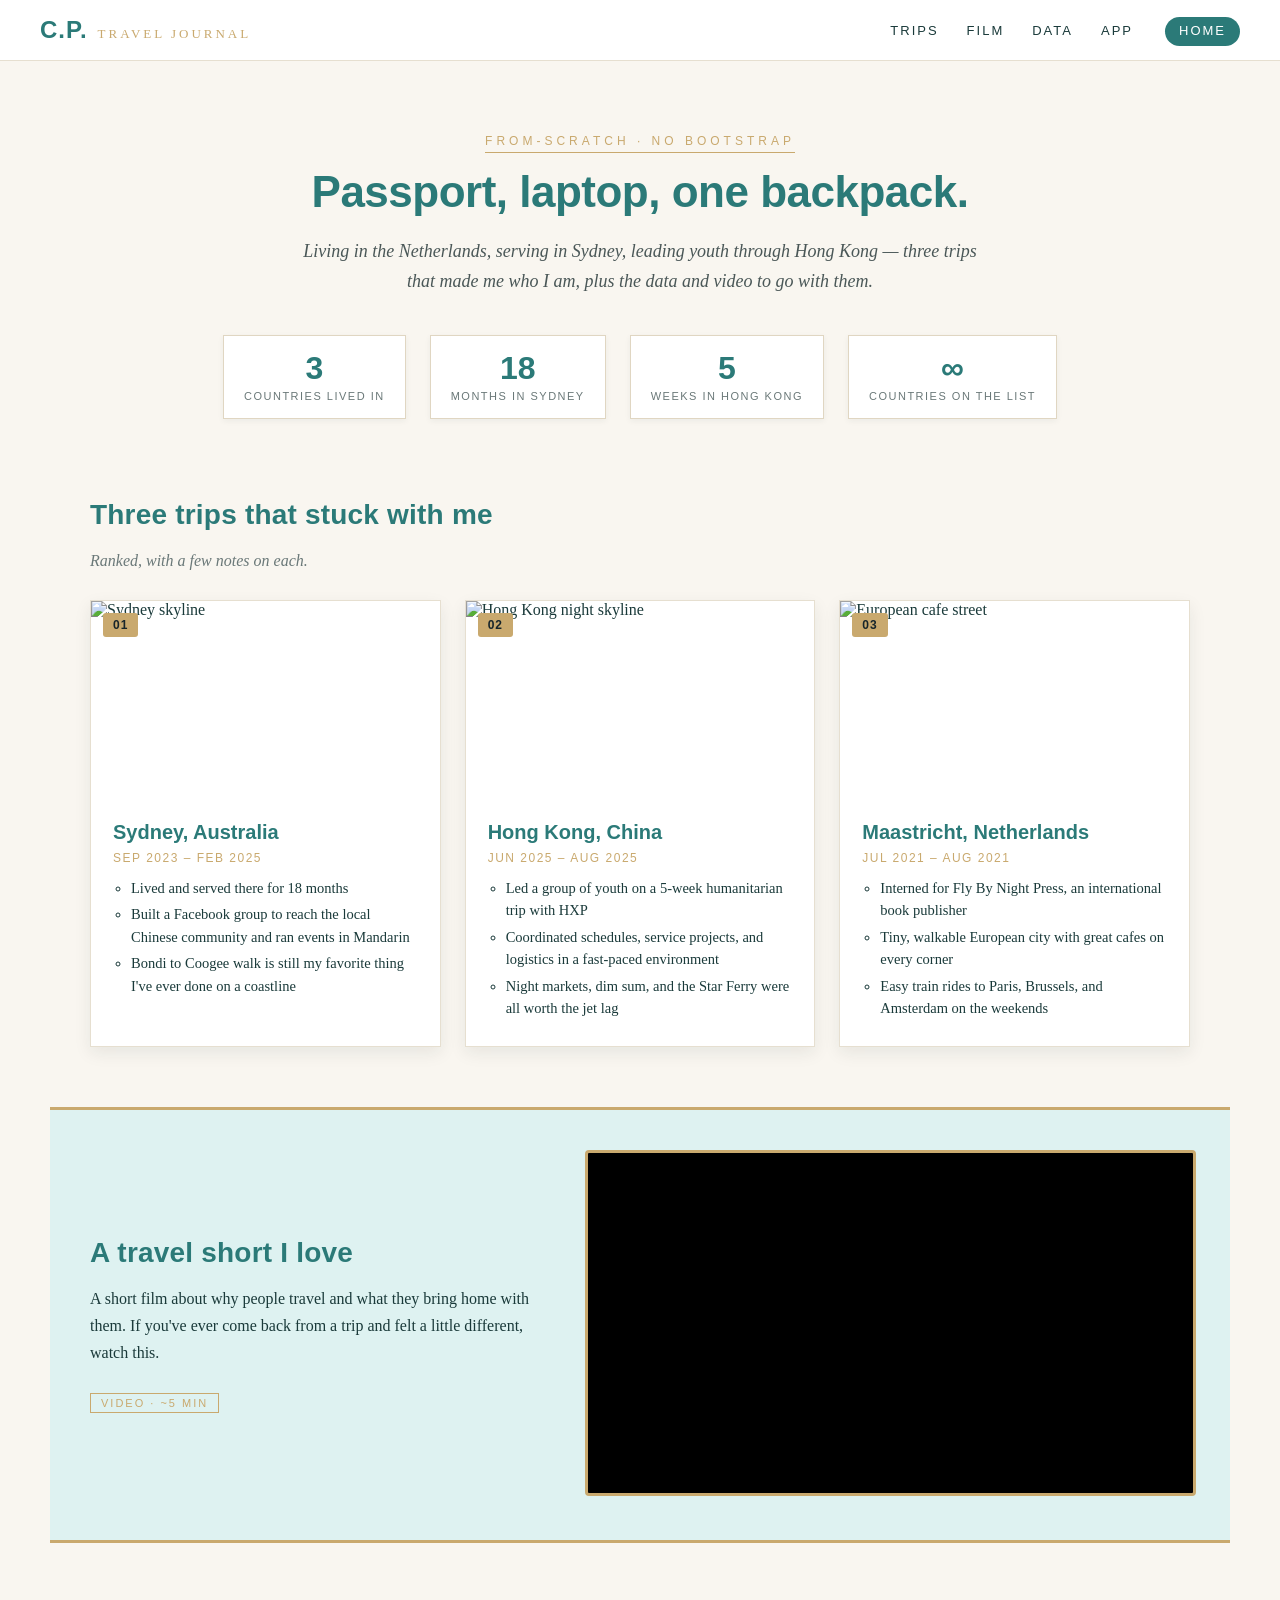
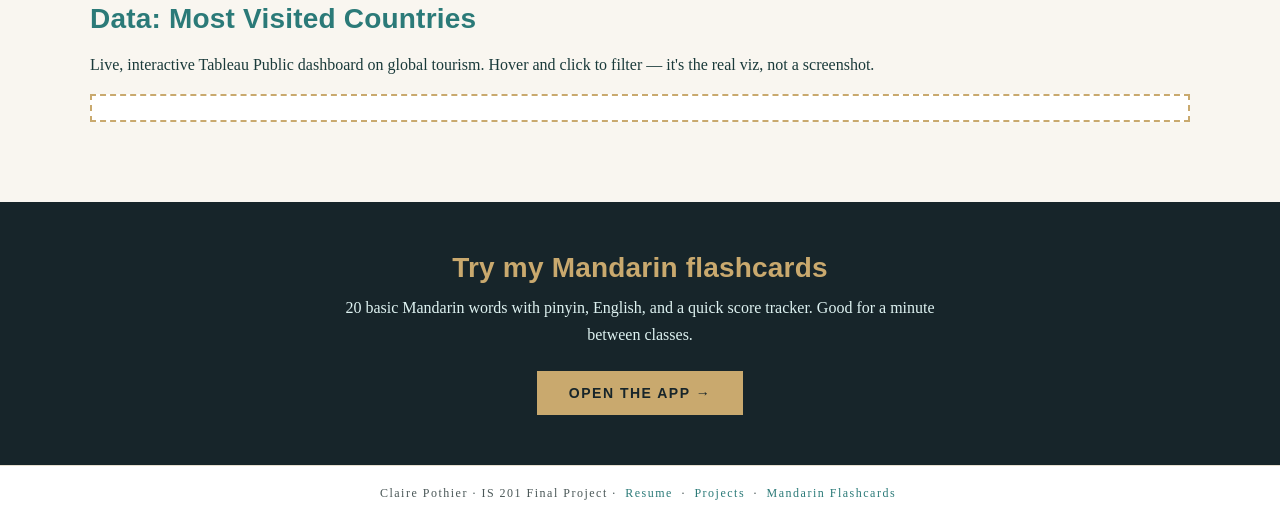
==== scratch.html @ f3176bbc "Initial commit: IS 201 final project" ====
<!DOCTYPE html>
<!-- Claire Pothier | IS 201 Final Project | From-Scratch Page | April 2026 -->
<html lang="en">
<head>
  <meta charset="UTF-8">
  <meta name="viewport" content="width=device-width, initial-scale=1.0">
  <title>Claire's Travel Journal</title>
  <link rel="icon" type="image/x-icon" href="images/favicon.ico">
  <link rel="stylesheet" href="css/scratch.css">
</head>
<body>

  <header id="topbar">
    <div class="brand">
      <span class="mark">C.P.</span>
      <span class="brand-sub">Travel Journal</span>
    </div>
    <nav id="topnav" aria-label="Section navigation">
      <a href="#trips">Trips</a>
      <a href="#video">Film</a>
      <a href="#tableau">Data</a>
      <a href="#app-link">App</a>
      <a href="index.html" class="nav-home">Home</a>
    </nav>
  </header>

  <section id="intro">
    <span class="kicker">From-Scratch &middot; No Bootstrap</span>
    <h1>Passport, laptop, one backpack.</h1>
    <p class="sub">Living in the Netherlands, serving in Sydney, leading youth through Hong Kong &mdash; three trips that made me who I am, plus the data and video to go with them.</p>
    <div class="stat-band">
      <div class="stat"><b>3</b><span>countries lived in</span></div>
      <div class="stat"><b>18</b><span>months in Sydney</span></div>
      <div class="stat"><b>5</b><span>weeks in Hong Kong</span></div>
      <div class="stat"><b>&infin;</b><span>countries on the list</span></div>
    </div>
  </section>

  <section id="trips-section">
    <h2 id="trips">Three trips that stuck with me</h2>
    <p class="note">Ranked, with a few notes on each.</p>

    <ol class="trip-grid">
      <li class="trip-card">
        <div class="trip-photo">
          <img src="https://images.unsplash.com/photo-1506973035872-a4ec16b8e8d9?auto=format&fit=crop&w=700&q=70" alt="Sydney skyline">
          <span class="trip-pin">01</span>
        </div>
        <div class="trip-body">
          <h3>Sydney, Australia</h3>
          <span class="trip-dates">Sep 2023 &ndash; Feb 2025</span>
          <ul>
            <li>Lived and served there for 18 months</li>
            <li>Built a Facebook group to reach the local Chinese community and ran events in Mandarin</li>
            <li>Bondi to Coogee walk is still my favorite thing I've ever done on a coastline</li>
          </ul>
        </div>
      </li>

      <li class="trip-card">
        <div class="trip-photo">
          <img src="https://images.unsplash.com/photo-1536599018102-9f803c140fc1?auto=format&fit=crop&w=700&q=70" alt="Hong Kong night skyline">
          <span class="trip-pin">02</span>
        </div>
        <div class="trip-body">
          <h3>Hong Kong, China</h3>
          <span class="trip-dates">Jun 2025 &ndash; Aug 2025</span>
          <ul>
            <li>Led a group of youth on a 5-week humanitarian trip with HXP</li>
            <li>Coordinated schedules, service projects, and logistics in a fast-paced environment</li>
            <li>Night markets, dim sum, and the Star Ferry were all worth the jet lag</li>
          </ul>
        </div>
      </li>

      <li class="trip-card">
        <div class="trip-photo">
          <img src="https://images.unsplash.com/photo-1502602898657-3e91760cbb34?auto=format&fit=crop&w=700&q=70" alt="European cafe street">
          <span class="trip-pin">03</span>
        </div>
        <div class="trip-body">
          <h3>Maastricht, Netherlands</h3>
          <span class="trip-dates">Jul 2021 &ndash; Aug 2021</span>
          <ul>
            <li>Interned for Fly By Night Press, an international book publisher</li>
            <li>Tiny, walkable European city with great cafes on every corner</li>
            <li>Easy train rides to Paris, Brussels, and Amsterdam on the weekends</li>
          </ul>
        </div>
      </li>
    </ol>
  </section>

  <section id="media-row">
    <div class="media-text">
      <h2 id="video">A travel short I love</h2>
      <p>A short film about why people travel and what they bring home with them. If you've ever come back from a trip and felt a little different, watch this.</p>
      <span class="tag">Video &middot; ~5 min</span>
    </div>
    <div class="media-frame">
      <iframe
        width="560"
        height="315"
        src="https://www.youtube.com/embed/DKN5XR1TwXs"
        title="Travel short film"
        frameborder="0"
        allow="accelerometer; autoplay; clipboard-write; encrypted-media; gyroscope; picture-in-picture"
        allowfullscreen>
      </iframe>
    </div>
  </section>

  <section id="tableau-section">
    <h2 id="tableau">Data: Most Visited Countries</h2>
    <p>Live, interactive Tableau Public dashboard on global tourism. Hover and click to filter &mdash; it's the real viz, not a screenshot.</p>
    <div class="tableau-wrap">
      <div class='tableauPlaceholder' id='viz-travel' style='position: relative'>
        <noscript>
          <a href='https://public.tableau.com/views/WorldTourism2024/Dashboard1'><img alt='World Tourism Dashboard' src='https://public.tableau.com/static/images/Wo/WorldTourism2024/Dashboard1/1_rss.png' style='border: none' /></a>
        </noscript>
        <object class='tableauViz' style='display:none;'>
          <param name='host_url' value='https%3A%2F%2Fpublic.tableau.com%2F' />
          <param name='embed_code_version' value='3' />
          <param name='site_root' value='' />
          <param name='name' value='WorldTourism2024/Dashboard1' />
          <param name='tabs' value='no' />
          <param name='toolbar' value='yes' />
          <param name='static_image' value='https://public.tableau.com/static/images/Wo/WorldTourism2024/Dashboard1/1.png' />
          <param name='animate_transition' value='yes' />
          <param name='display_static_image' value='yes' />
          <param name='display_spinner' value='yes' />
          <param name='display_overlay' value='yes' />
          <param name='display_count' value='yes' />
          <param name='language' value='en-US' />
        </object>
      </div>
      <script type='text/javascript'>
        var divElement = document.getElementById('viz-travel');
        var vizElement = divElement.getElementsByTagName('object')[0];
        vizElement.style.width = '100%';
        vizElement.style.height = '800px';
        var scriptElement = document.createElement('script');
        scriptElement.src = 'https://public.tableau.com/javascripts/api/viz_v1.js';
        vizElement.parentNode.insertBefore(scriptElement, vizElement);
      </script>
    </div>
  </section>

  <section id="app-cta-band">
    <div class="cta-inner">
      <h2 id="app-link">Try my Mandarin flashcards</h2>
      <p>20 basic Mandarin words with pinyin, English, and a quick score tracker. Good for a minute between classes.</p>
      <a class="cta-btn" href="app.html">Open the app &rarr;</a>
    </div>
  </section>

  <footer id="page-foot">
    Claire Pothier &middot; IS 201 Final Project &middot;
    <a href="index.html">Resume</a> &middot;
    <a href="projects.html">Projects</a> &middot;
    <a href="app.html">Mandarin Flashcards</a>
  </footer>

</body>
</html>
---- css/scratch.css ----
/* Claire Pothier | IS 201 Final Project | scratch.css */
/* Custom stylesheet written from scratch - travel journal, card-grid + editorial layout */

body {
  background-color: #f9f6f0;
  font-family: 'Georgia', 'Times New Roman', serif;
  color: #1a3a3a;
  margin: 0;
  padding: 0;
}

h1 {
  font-family: 'Trebuchet MS', 'Helvetica', sans-serif;
  color: #2b7a78;
  font-size: 44px;
  line-height: 1.15;
  margin: 0 0 18px 0;
  letter-spacing: -0.5px;
  font-weight: 700;
}

h2 {
  font-family: 'Trebuchet MS', 'Helvetica', sans-serif;
  color: #2b7a78;
  font-size: 28px;
  font-weight: 700;
  letter-spacing: 0.2px;
  margin: 0 0 10px 0;
}

p { line-height: 1.7; font-size: 16px; }

a { color: #2b7a78; text-decoration: underline; }
a:hover { color: #c9a96e; text-decoration: none; }

/* === Top bar: horizontal inline nav (no breadcrumb, no sidebar) === */
#topbar {
  position: sticky;
  top: 0;
  display: flex;
  justify-content: space-between;
  align-items: center;
  padding: 16px 40px;
  background-color: #ffffff;
  border-bottom: 1px solid #e6dfd0;
  z-index: 50;
}

.brand {
  display: flex;
  align-items: baseline;
  gap: 10px;
}

.brand .mark {
  font-family: 'Trebuchet MS', sans-serif;
  font-size: 24px;
  font-weight: 700;
  color: #2b7a78;
  letter-spacing: 1px;
}

.brand .brand-sub {
  color: #c9a96e;
  font-size: 13px;
  letter-spacing: 3px;
  text-transform: uppercase;
}

#topnav a {
  color: #1a3a3a;
  text-decoration: none;
  margin-left: 24px;
  font-size: 13px;
  letter-spacing: 2px;
  text-transform: uppercase;
  font-family: 'Trebuchet MS', sans-serif;
  padding-bottom: 4px;
  border-bottom: 2px solid transparent;
  transition: border-color 0.15s, color 0.15s;
}

#topnav a:hover {
  color: #2b7a78;
  border-bottom-color: #c9a96e;
}

#topnav a.nav-home {
  background: #2b7a78;
  color: #ffffff;
  padding: 6px 14px;
  border-radius: 50px;
  margin-left: 28px;
}

#topnav a.nav-home:hover {
  background: #c9a96e;
  color: #17252a;
  border-bottom-color: transparent;
}

/* === Typographic hero, NO image === */
#intro {
  max-width: 900px;
  margin: 0 auto;
  padding: 70px 40px 40px 40px;
  text-align: center;
}

.kicker {
  display: inline-block;
  color: #c9a96e;
  font-size: 12px;
  letter-spacing: 4px;
  text-transform: uppercase;
  font-family: 'Trebuchet MS', sans-serif;
  margin-bottom: 14px;
  padding-bottom: 4px;
  border-bottom: 1px solid #c9a96e;
}

#intro .sub {
  max-width: 700px;
  margin: 0 auto 38px auto;
  color: #4a5757;
  font-size: 18px;
  font-style: italic;
}

.stat-band {
  display: flex;
  justify-content: center;
  gap: 24px;
  flex-wrap: wrap;
  margin-top: 20px;
}

.stat {
  position: relative;
  background-color: #ffffff;
  border: 1px solid #e0d6c2;
  padding: 16px 20px;
  min-width: 120px;
  box-shadow: 0 2px 6px rgba(26, 58, 58, 0.06);
}

.stat b {
  display: block;
  color: #2b7a78;
  font-size: 32px;
  font-family: 'Trebuchet MS', sans-serif;
  font-weight: 700;
  line-height: 1;
}

.stat span {
  display: block;
  color: #6a7878;
  font-size: 11px;
  letter-spacing: 1.5px;
  text-transform: uppercase;
  margin-top: 6px;
  font-family: 'Trebuchet MS', sans-serif;
}

/* === Trips section: 3-card grid, each card has img + nested list === */
#trips-section {
  max-width: 1100px;
  margin: 0 auto;
  padding: 40px 40px 20px 40px;
}

.note { color: #6a7878; font-style: italic; margin-bottom: 26px; }

ol.trip-grid {
  list-style: none;
  padding: 0;
  margin: 0;
  display: grid;
  grid-template-columns: repeat(3, 1fr);
  gap: 24px;
}

.trip-card {
  background-color: #ffffff;
  border: 1px solid #e6dfd0;
  overflow: hidden;
  display: flex;
  flex-direction: column;
  box-shadow: 0 6px 16px rgba(23, 37, 42, 0.08);
}

.trip-photo {
  position: relative;
  height: 200px;
  overflow: hidden;
}

.trip-photo img {
  width: 100%;
  height: 100%;
  object-fit: cover;
  border: none;
  border-radius: 0;
}

.trip-pin {
  position: absolute;
  top: 12px;
  left: 12px;
  background-color: #c9a96e;
  color: #17252a;
  font-family: 'Trebuchet MS', sans-serif;
  font-weight: 700;
  padding: 5px 10px;
  letter-spacing: 1px;
  font-size: 12px;
  border-radius: 3px;
}

.trip-body { padding: 20px 22px 22px 22px; }

.trip-body h3 {
  font-family: 'Trebuchet MS', sans-serif;
  color: #2b7a78;
  font-size: 20px;
  margin: 0 0 4px 0;
}

.trip-dates {
  display: inline-block;
  color: #c9a96e;
  font-size: 12px;
  letter-spacing: 1.5px;
  text-transform: uppercase;
  margin-bottom: 12px;
  font-family: 'Trebuchet MS', sans-serif;
}

.trip-body ul {
  margin: 0;
  padding-left: 18px;
}

.trip-body ul li {
  color: #1a3a3a;
  line-height: 1.55;
  font-size: 14.5px;
  margin-bottom: 4px;
}

/* === Media row: 2 columns, text left + video right === */
#media-row {
  position: relative;
  max-width: 1100px;
  margin: 40px auto 0 auto;
  padding: 40px;
  background-color: #def2f1;
  display: grid;
  grid-template-columns: 1fr 1.3fr;
  gap: 30px;
  align-items: center;
  border-top: 3px solid #c9a96e;
  border-bottom: 3px solid #c9a96e;
}

.media-text h2 { margin-top: 0; }

.media-text .tag {
  display: inline-block;
  margin-top: 10px;
  color: #c9a96e;
  font-size: 11px;
  letter-spacing: 2px;
  text-transform: uppercase;
  font-family: 'Trebuchet MS', sans-serif;
  border: 1px solid #c9a96e;
  padding: 3px 10px;
}

.media-frame iframe {
  width: 100%;
  aspect-ratio: 16 / 9;
  height: auto;
  border: 3px solid #c9a96e;
  border-radius: 4px;
  background: #000;
}

/* === Tableau section === */
#tableau-section {
  max-width: 1100px;
  margin: 40px auto 0 auto;
  padding: 20px 40px 40px 40px;
}

.tableau-wrap {
  margin-top: 14px;
  padding: 12px;
  background: #ffffff;
  border: 2px dashed #c9a96e;
  overflow-x: auto;
}

/* === App CTA band === */
#app-cta-band {
  background-color: #17252a;
  color: #eaf4f4;
  padding: 50px 40px;
  margin-top: 40px;
}

.cta-inner {
  max-width: 900px;
  margin: 0 auto;
  text-align: center;
}

#app-cta-band h2 {
  color: #c9a96e;
  margin-bottom: 10px;
}

#app-cta-band p {
  color: #def2f1;
  max-width: 640px;
  margin: 0 auto 22px auto;
}

.cta-btn {
  position: relative;
  display: inline-block;
  background-color: #c9a96e;
  color: #17252a;
  padding: 14px 32px;
  text-decoration: none;
  font-family: 'Trebuchet MS', sans-serif;
  font-weight: 700;
  letter-spacing: 1.5px;
  text-transform: uppercase;
  font-size: 14px;
  transition: background-color 0.2s;
}

.cta-btn:hover {
  background-color: #eaf4f4;
  color: #17252a;
}

/* === Footer === */
#page-foot {
  background-color: #ffffff;
  color: #4a5757;
  padding: 20px;
  text-align: center;
  font-size: 12px;
  letter-spacing: 1.5px;
  border-top: 1px solid #e6dfd0;
}

#page-foot a {
  color: #2b7a78;
  margin: 0 4px;
  text-decoration: none;
}

#page-foot a:hover { color: #c9a96e; }

/* Generic non-Bootstrap img styling (cards override this with border:none) */
img {
  border: 3px solid #c9a96e;
  border-radius: 4px;
}

/* === Mobile === */
@media (max-width: 900px) {
  ol.trip-grid { grid-template-columns: 1fr; }
  #media-row { grid-template-columns: 1fr; padding: 28px; }
}

@media (max-width: 600px) {
  #topbar { flex-direction: column; gap: 10px; padding: 14px 18px; }
  #topnav a { margin-left: 0; margin-right: 12px; font-size: 11px; }
  #topnav a.nav-home { margin-left: 0; }
  h1 { font-size: 30px; }
  h2 { font-size: 22px; }
  #intro { padding: 40px 20px 30px 20px; }
  .stat-band { gap: 12px; }
  .stat { min-width: 100px; padding: 12px 14px; }
  .stat b { font-size: 24px; }
  #trips-section, #tableau-section { padding: 28px 20px; }
  #app-cta-band { padding: 40px 20px; }
}
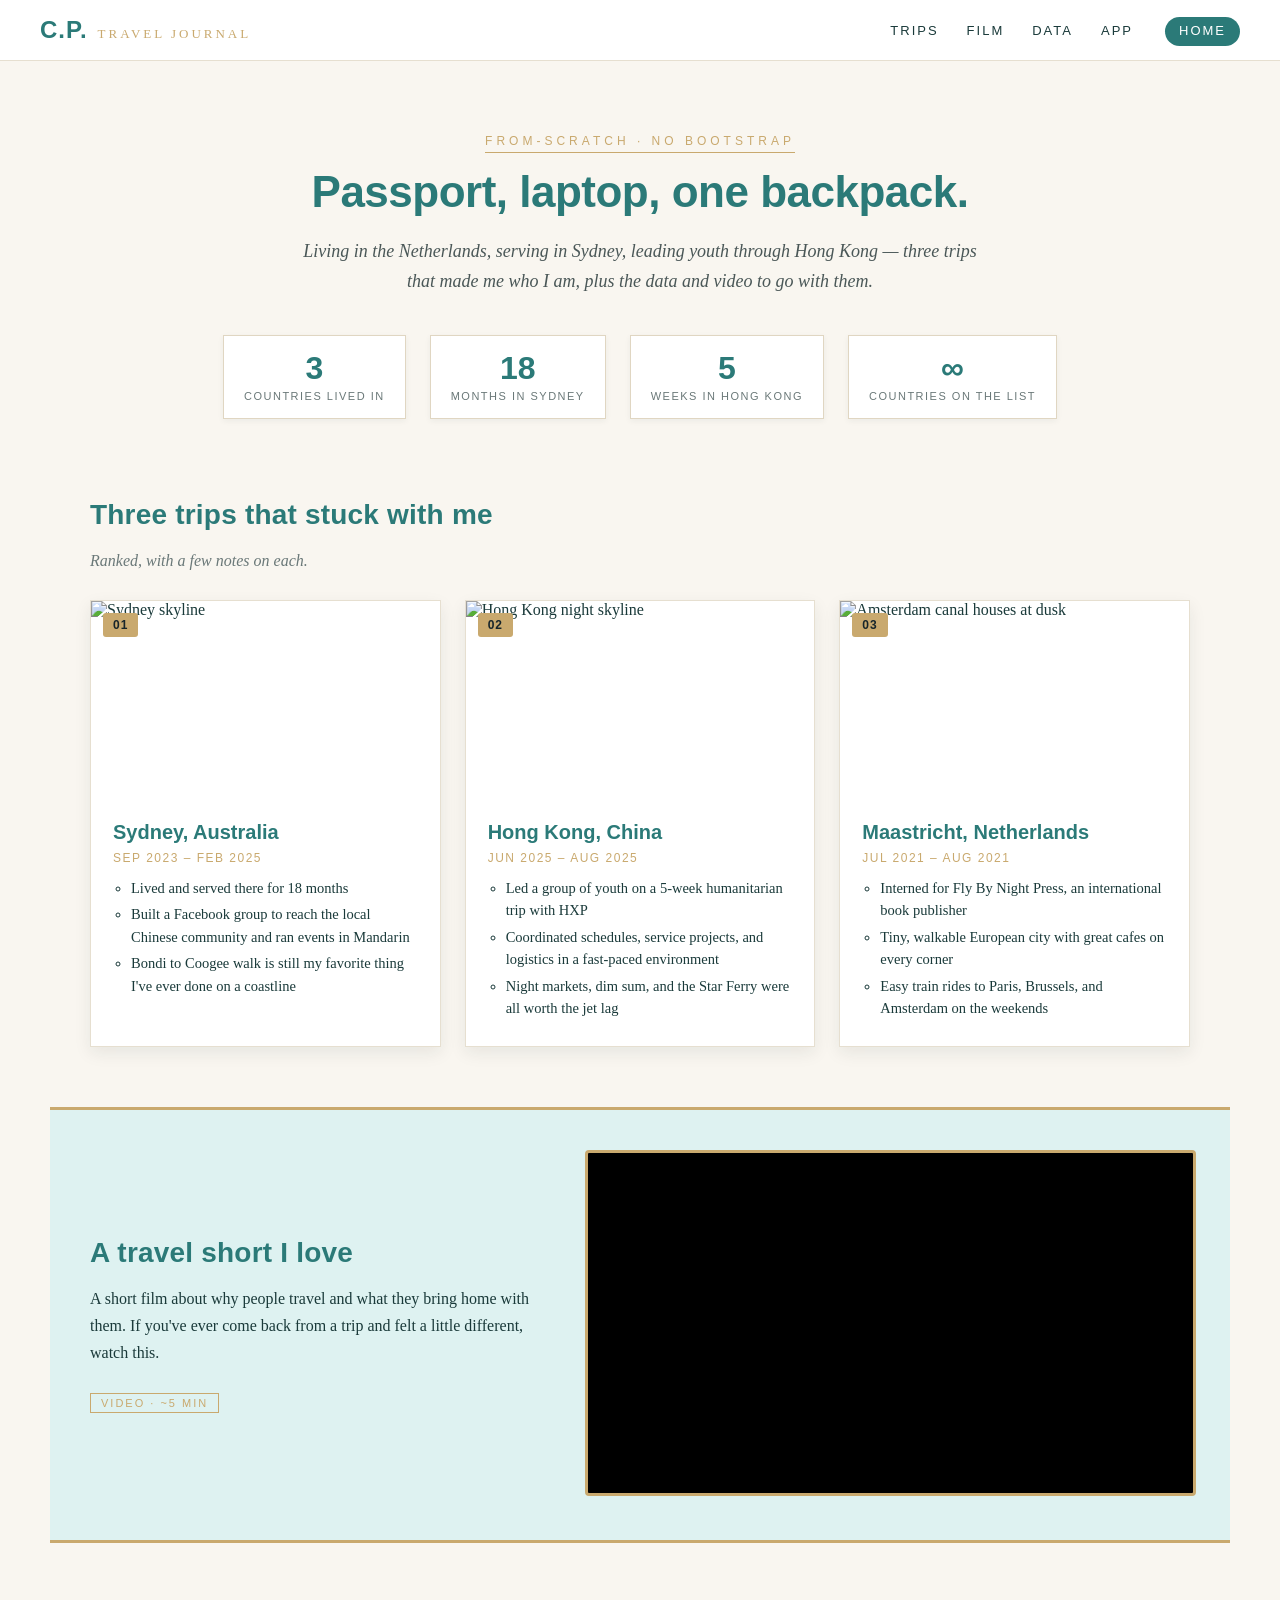
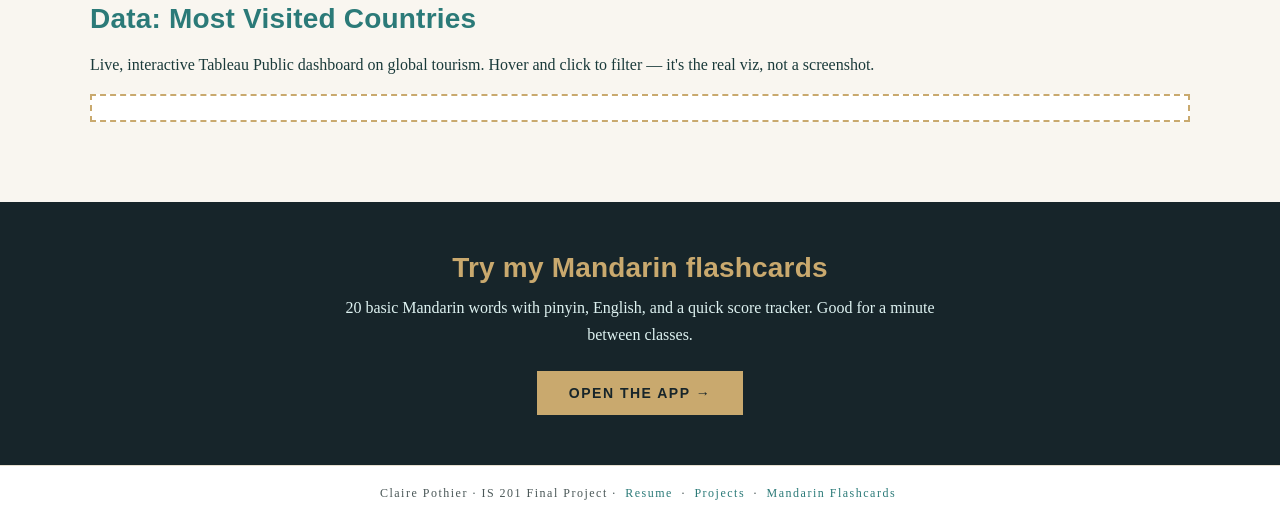
==== commit 1cf5ab1b: "Claire: swap Netherlands photo to actual Amsterdam canal" ====
--- a/scratch.html
+++ b/scratch.html
@@ -75,7 +75,7 @@
 
       <li class="trip-card">
         <div class="trip-photo">
-          <img src="https://images.unsplash.com/photo-1502602898657-3e91760cbb34?auto=format&fit=crop&w=700&q=70" alt="European cafe street">
+          <img src="https://images.unsplash.com/photo-1512470876302-972faa2aa9a4?auto=format&fit=crop&w=700&q=70" alt="Amsterdam canal houses at dusk">
           <span class="trip-pin">03</span>
         </div>
         <div class="trip-body">
@@ -116,16 +116,16 @@
     <div class="tableau-wrap">
       <div class='tableauPlaceholder' id='viz-travel' style='position: relative'>
         <noscript>
-          <a href='https://public.tableau.com/views/WorldTourism2024/Dashboard1'><img alt='World Tourism Dashboard' src='https://public.tableau.com/static/images/Wo/WorldTourism2024/Dashboard1/1_rss.png' style='border: none' /></a>
+          <a href='https://public.tableau.com/views/WorldwideInternationalTourism/WorldwideInternationalTourism'><img alt='Worldwide International Tourism Dashboard' src='https://public.tableau.com/static/images/Wo/WorldwideInternationalTourism/WorldwideInternationalTourism/1_rss.png' style='border: none' /></a>
         </noscript>
         <object class='tableauViz' style='display:none;'>
           <param name='host_url' value='https%3A%2F%2Fpublic.tableau.com%2F' />
           <param name='embed_code_version' value='3' />
           <param name='site_root' value='' />
-          <param name='name' value='WorldTourism2024/Dashboard1' />
+          <param name='name' value='WorldwideInternationalTourism/WorldwideInternationalTourism' />
           <param name='tabs' value='no' />
           <param name='toolbar' value='yes' />
-          <param name='static_image' value='https://public.tableau.com/static/images/Wo/WorldTourism2024/Dashboard1/1.png' />
+          <param name='static_image' value='https://public.tableau.com/static/images/Wo/WorldwideInternationalTourism/WorldwideInternationalTourism/1.png' />
           <param name='animate_transition' value='yes' />
           <param name='display_static_image' value='yes' />
           <param name='display_spinner' value='yes' />
